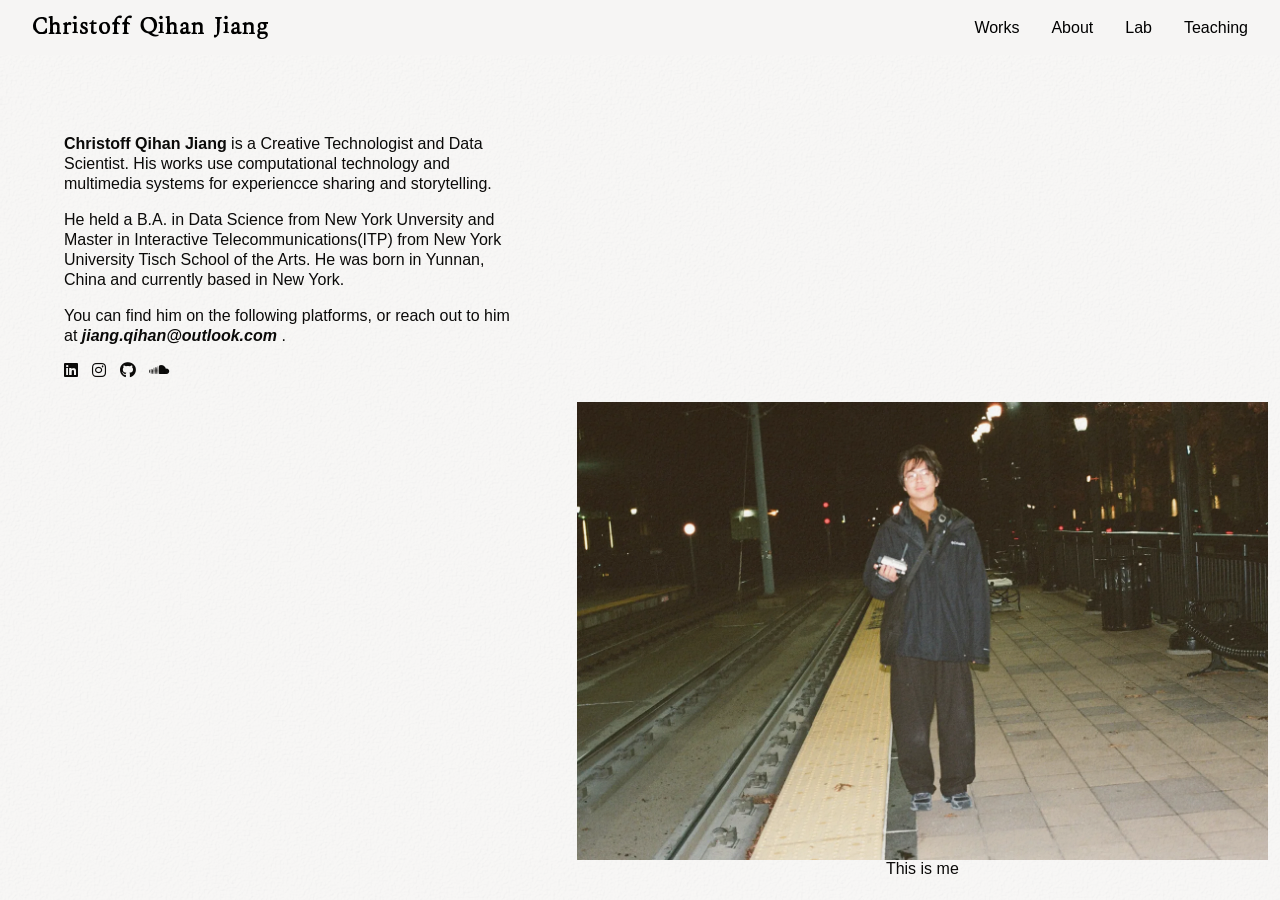
==== about.html @ 777bdf40 "initial portfolio deploy" ====
<!DOCTYPE html>
<html lang="en">
<head>
  <meta charset="UTF-8">
  <meta name="viewport" content="width=device-width, initial-scale=1.0">
  <title>Christoff Qihan Jiang</title>
  <link rel="stylesheet" href="css/base.css">
  <link rel="stylesheet" href="css/layout.css">
  <link rel="stylesheet" href="css/nav.css">
  <link rel="stylesheet" href="css/aboutme.css">
  <script src="js/generateBackground.js"></script>

  <!-- Font Awesome -->
  <link rel="stylesheet" href="https://cdnjs.cloudflare.com/ajax/libs/font-awesome/6.5.0/css/all.min.css">
</head>
<body>

  <div id="nav"></div>  <!-- nav gets injected here -->
  <script src="js/nav.js"></script>

  <div class="about-me-container">
    <div class="left">
    <p>
      <b>Christoff Qihan Jiang</b> is a Creative Technologist and Data Scientist. His works use computational technology and multimedia systems for experiencce sharing and storytelling.
    </p>

    <p>
      He held a B.A. in Data Science from New York Unversity and Master in Interactive Telecommunications(ITP) from New York University Tisch School of the Arts. He was born in Yunnan, China and currently based in New York. 
    </p>
    <p>
      You can find him on the following platforms, or reach out to him at <i><b> jiang.qihan@outlook.com </b></i>.
    </p>

      <div id="social-media-blocks" style="display: flex; gap: 3%;">
        <a href="https://www.linkedin.com/in/qihan-jiang/" target="_blank"><i class="fa-brands fa-linkedin"></i></a>
        <a href="https://www.instagram.com/jqh.moi/" target="_blank"><i class="fa-brands fa-instagram"></i></a>
        <a href="https://github.com/jqhisme" target="_blank"><i class="fa-brands fa-github"></i></a>
        <a href="https://soundcloud.com/qiqiqi-isme" target="_blank"><i class="fa-brands fa-soundcloud"></i></a>
      </div>
    </div>
    
    <figure class="right">
      <img id="profile-image" src="assets/me.webp" alt="About Me Image">
      <figcaption>This is me</figcaption>
    </figure>
  </div>


  <script src="js/imageZoom.js"></script>
</body>
</html>
---- css/base.css ----
figure {
    display: flex;
    flex-direction: column;
    align-items: center;
    margin: 0;
}

caption {
    display: block;
    text-align: center;
    font-size: 0.9rem;
    color: #555;
    margin-top: 0.5rem;
}

a {
  color: inherit;
  text-decoration: none;
}

button {
    font: inherit;
}

p {
    font-size: 1rem;
    line-height: 1.25;
}

/*font*/
@font-face {
    font-family: "TitleFont";
    src: url("../assets/fonts/ShineTypewriter.ttf") format("truetype");
    font-weight: 800;
    font-style: normal;
}

/* @font-face {
    font-family: "TitleFont";
    src: url("../assets/fonts/DMSerifDisplay-Italic.ttf") format("truetype");
    font-weight: 800;
    font-style: italic;
} */

body {
    margin: 0;
    padding-top: 70px; /* Adjust based on your nav height */
    font-family: "Inter", sans-serif;
}

body::before {
    content: '';
    position: fixed;
    inset: 0;
    z-index: 1;
    pointer-events: none;
    /* background-image injected by js/grainBg.js */
    opacity: 0.08;
}

h1, h2, h3, h4, h5, h6 {
    font-family: "Garamond", serif;
    font-weight: 600;
}
---- css/layout.css ----
.main-container {
    display: flex;
    gap: 2rem;
    margin: 0 auto;
    padding: 2rem 5% 5% 5%;
}

.content-container {
    flex: 1;
    display:block;
    gap: 2rem;
    padding: 0 5% 5% 5%;
}

/* Project Grid */
.project-grid {
  display: grid;
  grid-template-columns: repeat(3, 1fr);
  gap: 40px; 
  padding-top: 11%;
}

/* Image container with 4:3 aspect ratio */
.project-image-wrapper {
  aspect-ratio: 14 / 9;
  overflow: hidden;
  background: #f0f0f0;
  border-radius: 2px;
  position:relative;
  cursor: pointer;
}

/* Image fills container and crops from center */
.project-image-wrapper img {
  width: 100%;
  height: 100%;
  object-fit: cover;        /* crops to fill */
  object-position: center;  /* crops from center */
  transition: filter 0.5s smooth; /* smooth blur transition */
}

.project-image-wrapper:hover img {
  filter: blur(5px);

}


/* Overlay hidden by default */
/* adding a black background for the overlay */
.project-overlay {
  position: absolute;
  top: 0;
  left: 0;
  width: 100%;
  height: 100%;
  background: rgba(0, 0, 0, 0.5);  /* 50% dim */
  opacity: 0;
  transition: opacity 0.3s ease;
  display: flex;
  align-items: center;
  justify-content: flex-start;
  padding: 15px;
  box-sizing: border-box;
}


/* Show overlay on hover */
.project-image-wrapper:hover .project-overlay {
  opacity: 1;
}

.project-subtitle {
  color: white;
  text-align: center;
  font-size: 14px;
  line-height: 1.4;
  margin: 0;
  text-align: left;   
}

/* Fade in effects for cards*/
@keyframes enter {
  from { opacity: 0; }
  to   { opacity: 1; }
}

/* Card styling */
.project-card-link {
  text-decoration: none;
  color: inherit;
  display: block;
}

.project-card {
  transition: all 0.3s ease;
  display: block;
}

.project-card.card-enter {
  animation: enter 0.2s both;
}

.project-card h3 {
  margin-top: 12px;
  font-size: 20px;
  font-weight: 600;
}

.project-card a:hover {
  opacity: 1; 
}
#project-grid-container {
    flex: 1;
}
---- css/nav.css ----
.nav {
  display: flex;
  justify-content: space-between;
  align-items: center;
  padding: 1rem 2rem;
  position: fixed;
  background-color: #f6f5f4;
  top: 0;
  left: 0;
  right: 0;  
  z-index: 100;
}

.nav-name {
  font-family: "TitleFont", serif;
  font-size: 1.5rem;
  text-decoration: none;
  color: inherit;
  font-weight: 500;
}

.nav-links {
  list-style: none;
  margin: 0;
  padding: 0;
  display: flex;
  gap: 2rem;
}

.nav-links a {
  text-decoration: none;
  color: inherit;
}

.nav-links a:hover {
  opacity: 0.5;
}
---- css/aboutme.css ----
.about-me-container {
    display: flex;
    padding: 0 0 0 5%;
    gap: 40px;
    height: calc(100vh - 5rem);
    overflow: hidden;
}

.about-me-container .left {
    width: 40%;
    padding: 3rem 0 0 0;
    position: relative;
    overflow: hidden;
}

.about-me-container .right {
    width: 60%;
    padding: 1%;
    margin: 0;
    display: flex;
    flex-direction: column;
    justify-content: flex-end;
    align-items: flex-end;
}

#profile-image {
    display: block;
    width: auto;
    height: auto;
    max-width: 100%;
    max-height: calc(100vh - 5rem);
}

.about-me-container .right figcaption {
    align-self: center;
    text-align: center;
}

figure.right {
    position: relative;
}

#zoom-lens {
    position: absolute;
    display: none;
    pointer-events: none;
    background-image: radial-gradient(circle, rgba(70, 130, 220, 0.5) 0.5px, transparent 0.5px);
    background-size: 3px 3px;
    z-index: 10;
}

#zoom-overlay {
    position: absolute;
    display: none;
    background-repeat: no-repeat;
    z-index: 5;
}
.about-me-container a {
  text-decoration: none;
  color: inherit;
}

.about-me-container a:hover {
  opacity: 0.5;
}
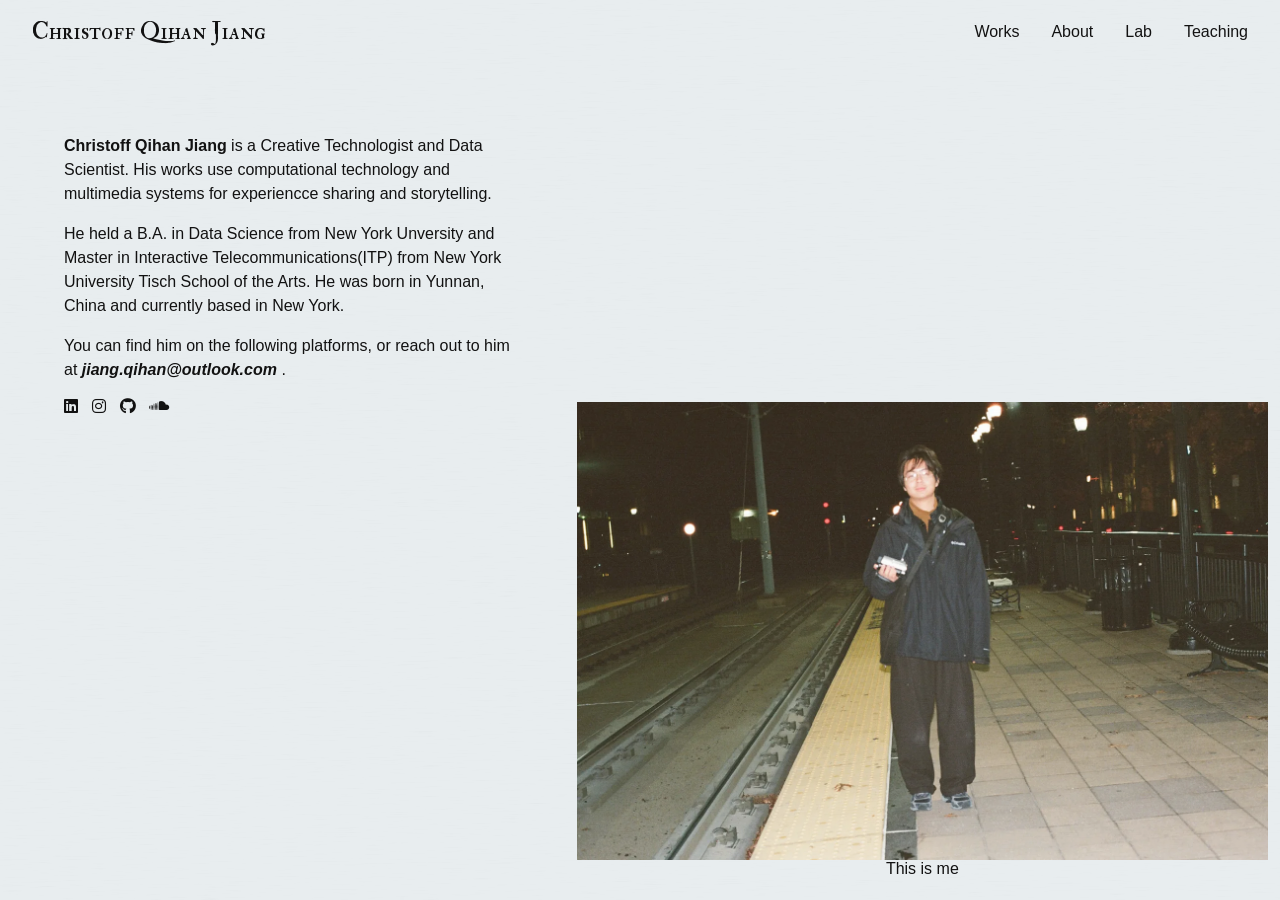
==== commit 0397ec70: "add responsive design" ====
--- a/about.html
+++ b/about.html
@@ -9,6 +9,7 @@
   <link rel="stylesheet" href="css/nav.css">
   <link rel="stylesheet" href="css/aboutme.css">
   <script src="js/generateBackground.js"></script>
+  <link rel="stylesheet" href="css/responsive.css">
 
   <!-- Font Awesome -->
   <link rel="stylesheet" href="https://cdnjs.cloudflare.com/ajax/libs/font-awesome/6.5.0/css/all.min.css">
--- a/css/base.css
+++ b/css/base.css
@@ -1,3 +1,7 @@
+html {
+    font-size: 16px;
+}
+
 figure {
     display: flex;
     flex-direction: column;
@@ -24,41 +28,51 @@
 
 p {
     font-size: 1rem;
-    line-height: 1.25;
+    line-height: 1.5;
 }
 
 /*font*/
 @font-face {
     font-family: "TitleFont";
-    src: url("../assets/fonts/ShineTypewriter.ttf") format("truetype");
-    font-weight: 800;
+    src: url("../assets/fonts/IMFellDoublePicaSC-Regular.ttf") format("truetype");
+    font-weight: 400;
+    font-style: normal;
+}
+
+@font-face {
+    font-family: "ContentFont";
+    src: url("../assets/fonts/HinaMincho-Regular.ttf") format("truetype");
+    font-weight: 400;
     font-style: normal;
 }
 
 /* @font-face {
-    font-family: "TitleFont";
-    src: url("../assets/fonts/DMSerifDisplay-Italic.ttf") format("truetype");
+    font-family: "ContentFont";
+    src: url("../assets/fonts/SpaceMono-Bold.ttf") format("truetype");
     font-weight: 800;
-    font-style: italic;
+    font-style: bold;
 } */
+
+
 
 body {
     margin: 0;
-    padding-top: 70px; /* Adjust based on your nav height */
-    font-family: "Inter", sans-serif;
+    padding-top: 70px; 
+    font-family: "Roboto Mono", sans-serif;
+    background-color: rgb(233, 238, 240);
 }
 
 body::before {
     content: '';
     position: fixed;
     inset: 0;
-    z-index: 1;
+    z-index: 9000;
     pointer-events: none;
-    /* background-image injected by js/grainBg.js */
     opacity: 0.08;
 }
 
 h1, h2, h3, h4, h5, h6 {
-    font-family: "Garamond", serif;
-    font-weight: 600;
+    font-family: "TitleFont", serif;
+    font-weight: 400;
+    font-style: normal;
 }
--- a/css/layout.css
+++ b/css/layout.css
@@ -15,9 +15,9 @@
 /* Project Grid */
 .project-grid {
   display: grid;
-  grid-template-columns: repeat(3, 1fr);
+  grid-template-columns: repeat(2, 1fr);
   gap: 40px; 
-  padding-top: 11%;
+  padding-top: 15%;
 }
 
 /* Image container with 4:3 aspect ratio */
--- a/css/nav.css
+++ b/css/nav.css
@@ -4,7 +4,7 @@
   align-items: center;
   padding: 1rem 2rem;
   position: fixed;
-  background-color: #f6f5f4;
+  background-color: inherit;
   top: 0;
   left: 0;
   right: 0;  
--- a/css/responsive.css
+++ b/css/responsive.css
@@ -0,0 +1,173 @@
+/*RESPONSIVE — Tablet & Mobile Breakpoints*/
+
+/* ── Tablet (≤ 1024px) ── */
+@media (max-width: 1024px) {
+  .project-grid {
+    gap: 24px;
+  }
+
+  .project-meta-container {
+    grid-template-columns: repeat(2, 1fr);
+  }
+}
+
+/* ── Mobile (≤ 768px) ── */
+@media (max-width: 768px) {
+
+  /* Nav */
+  .nav {
+    padding: 0.75rem 1.25rem;
+  }
+
+  .nav-name {
+    font-size: 1.1rem;
+  }
+
+  .nav-links {
+    gap: 1rem;
+    font-size: 0.9rem;
+  }
+
+  /* ── Main layout: stack vertically ── */
+  .main-container {
+    flex-direction: column;
+    padding: 5rem 1.25rem 3rem;
+    gap: 0;
+  }
+
+  .content-container {
+    padding: 0;
+  }
+
+  /* ── Left bar: horizontal filter strip ── */
+  .left-bar {
+    flex: none;
+    width: 100%;
+    flex-direction: row;
+    flex-wrap: wrap;
+    align-items: center;
+    gap: 0.5rem;
+    padding: 1rem 0;
+    border-right: none;
+    border-bottom: 1px solid #e0e0e0;
+    position: static;
+    top: auto;
+  }
+
+  .left-title,
+  .left-bar-title {
+    width: 100%;
+    font-size: 0.8rem;
+    margin: 0 0 0.25rem;
+  }
+
+  .left-btn {
+    padding: 0.3rem 0.75rem;
+    border: 1px solid #e0e0e0;
+    border-radius: 2px;
+    font-size: 0.85rem;
+  }
+
+  /* ── Project grid: single column ── */
+  .project-grid {
+    grid-template-columns: 1fr;
+    gap: 1.5rem;
+    padding-top: 1.5rem;
+  }
+
+  /* ── About page ── */
+  .about-me-container {
+    flex-direction: column;
+    height: auto;
+    overflow: visible;
+    padding: 5rem 1.25rem 3rem;
+    gap: 1.5rem;
+  }
+
+  .about-me-container .left {
+    width: 100%;
+    padding: 0;
+    overflow: visible;
+  }
+
+  .about-me-container .right {
+    width: 100%;
+    align-items: flex-start;
+    justify-content: flex-start;
+  }
+
+  #profile-image {
+    width: 100%;
+    max-height: 70vh;
+    object-fit: contain;
+    object-position: left;
+  }
+
+  /* ── Teaching page ── */
+  .teaching-container {
+    padding: 1.5rem 0;
+  }
+
+  .teaching-figure-container {
+    width: 100%;
+  }
+
+  .teaching-entry {
+    flex-direction: column;
+    gap: 0.25rem;
+    align-items: flex-start;
+  }
+
+  .entry-date {
+    order: -1;
+  }
+
+  /* ── Works pages ── */
+  .works-content {
+    padding: 0 0 2rem;
+  }
+
+  .work-page .content-container {
+    padding: 0;
+  }
+
+  .content-container p {
+    margin: 1.5rem 0;
+  }
+
+  .project-title-container {
+    grid-template-columns: 1fr;
+  }
+
+  .brief-title       { grid-column: 1; }
+  .brief-date        { grid-column: 1; grid-row: auto; text-align: left; }
+  .brief-labels      { grid-column: 1; }
+  .brief-description { grid-column: 1; }
+
+  .project-meta-container {
+    grid-template-columns: 1fr;
+    gap: 1rem;
+    margin-right: 0;
+  }
+
+  /* Standalone size modifiers */
+  .fig-wide,
+  .fig-half {
+    width: 100%;
+  }
+
+  /* All fig-grid variants collapse to single column */
+  .fig-grid {
+    grid-template-columns: 1fr !important;
+  }
+
+  /* ── Lab page ── */
+  .lab-content {
+    padding-top: 1rem;
+  }
+
+  /* ── Footer ── */
+  .footer {
+    padding: 1rem 1.25rem 3rem;
+  }
+}
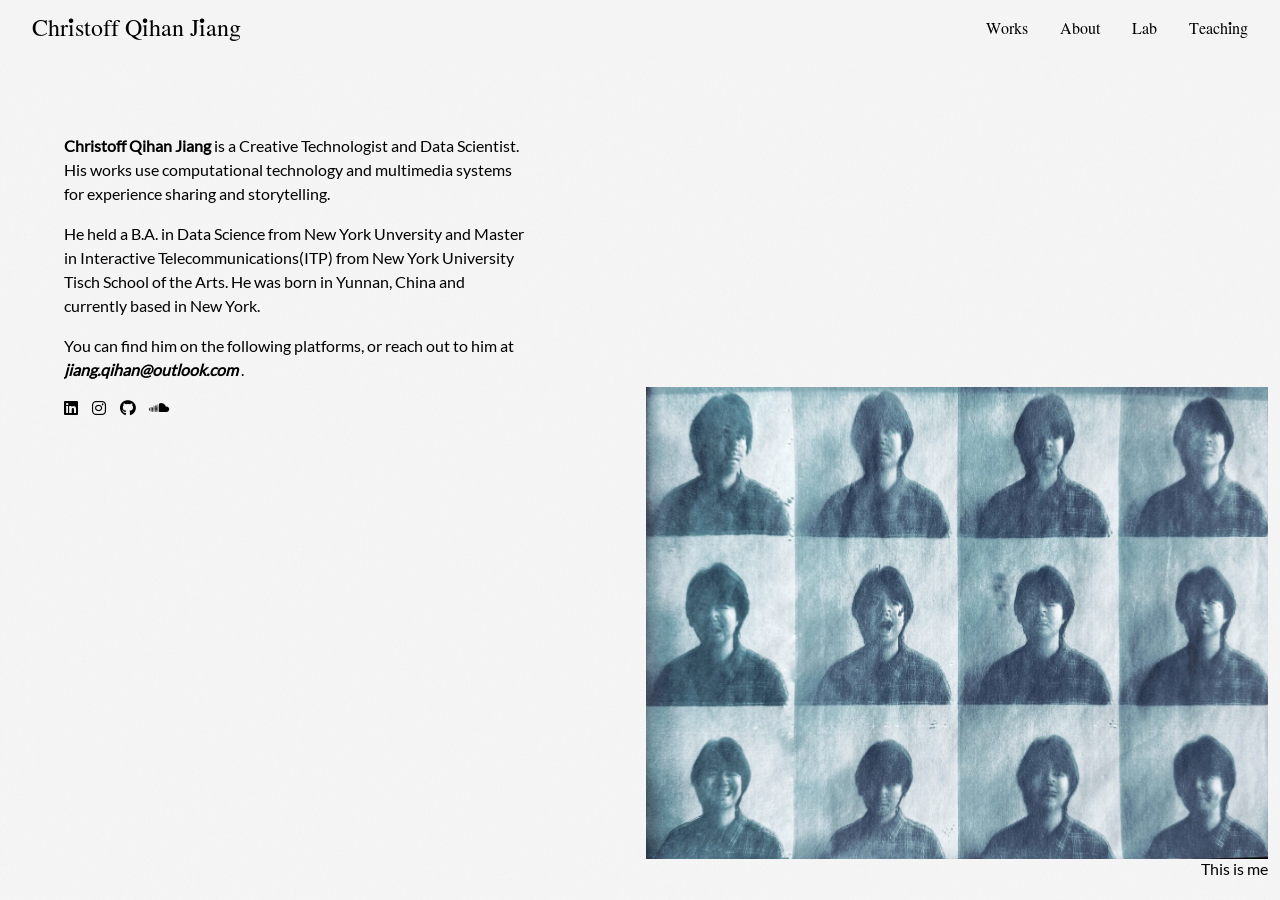
==== commit beb65665: "fix bug" ====
--- a/about.html
+++ b/about.html
@@ -22,7 +22,7 @@
   <div class="about-me-container">
     <div class="left">
     <p>
-      <b>Christoff Qihan Jiang</b> is a Creative Technologist and Data Scientist. His works use computational technology and multimedia systems for experiencce sharing and storytelling.
+      <b>Christoff Qihan Jiang</b> is a Creative Technologist and Data Scientist. His works use computational technology and multimedia systems for experience sharing and storytelling.
     </p>
 
     <p>
--- a/css/base.css
+++ b/css/base.css
@@ -34,15 +34,15 @@
 /*font*/
 @font-face {
     font-family: "TitleFont";
-    src: url("../assets/fonts/IMFellDoublePicaSC-Regular.ttf") format("truetype");
+    src: url("../assets/fonts/TimesDotRom.otf") format("truetype");
     font-weight: 400;
     font-style: normal;
 }
 
 @font-face {
     font-family: "ContentFont";
-    src: url("../assets/fonts/HinaMincho-Regular.ttf") format("truetype");
-    font-weight: 400;
+    src: url("../assets/fonts/Lato-Regular.ttf") format("truetype");
+    font-weight: 450;
     font-style: normal;
 }
 
@@ -58,17 +58,17 @@
 body {
     margin: 0;
     padding-top: 70px; 
-    font-family: "Roboto Mono", sans-serif;
-    background-color: rgb(233, 238, 240);
+    font-family: "ContentFont", sans-serif;
+    background-color: rgb(247, 247, 247);
 }
 
 body::before {
     content: '';
     position: fixed;
     inset: 0;
-    z-index: 9000;
+    z-index: -1;
     pointer-events: none;
-    opacity: 0.08;
+    opacity: 0.1;
 }
 
 h1, h2, h3, h4, h5, h6 {
@@ -76,3 +76,4 @@
     font-weight: 400;
     font-style: normal;
 }
+
--- a/css/layout.css
+++ b/css/layout.css
@@ -16,7 +16,7 @@
 .project-grid {
   display: grid;
   grid-template-columns: repeat(2, 1fr);
-  gap: 40px; 
+  gap: 60px 40px; 
   padding-top: 15%;
 }
 
@@ -57,7 +57,7 @@
   opacity: 0;
   transition: opacity 0.3s ease;
   display: flex;
-  align-items: center;
+  align-items: end;
   justify-content: flex-start;
   padding: 15px;
   box-sizing: border-box;
@@ -71,11 +71,10 @@
 
 .project-subtitle {
   color: white;
-  text-align: center;
-  font-size: 14px;
+  font-size: 1rem;
   line-height: 1.4;
   margin: 0;
-  text-align: left;   
+  text-align: left;
 }
 
 /* Fade in effects for cards*/
@@ -100,10 +99,26 @@
   animation: enter 0.2s both;
 }
 
+.project-card-footer {
+  display: flex;
+  align-items: top;
+  justify-content: space-between;
+  margin-top: 5px;
+}
+
+.project-year {
+  font-family: "ContentFont", sans-serif;
+  align-items: top;
+  font-size: 0.8rem;
+  color: #888;
+  flex-shrink: 0;
+}
+
 .project-card h3 {
-  margin-top: 12px;
-  font-size: 20px;
+  margin: 0;
+  font-size: 1.25rem;
   font-weight: 600;
+  text-align: right;
 }
 
 .project-card a:hover {
--- a/css/nav.css
+++ b/css/nav.css
@@ -4,7 +4,8 @@
   align-items: center;
   padding: 1rem 2rem;
   position: fixed;
-  background-color: inherit;
+  background-color: #f4f4f4;
+  /* border-bottom: 1px dotted #292929; */
   top: 0;
   left: 0;
   right: 0;  
@@ -21,6 +22,7 @@
 
 .nav-links {
   list-style: none;
+  font-family: "TitleFont", sans-serif;
   margin: 0;
   padding: 0;
   display: flex;
--- a/css/aboutme.css
+++ b/css/aboutme.css
@@ -27,13 +27,13 @@
     display: block;
     width: auto;
     height: auto;
-    max-width: 100%;
+    max-width: 90%;
     max-height: calc(100vh - 5rem);
 }
 
 .about-me-container .right figcaption {
-    align-self: center;
-    text-align: center;
+    align-self: right;
+    text-align: right;
 }
 
 figure.right {
@@ -44,7 +44,7 @@
     position: absolute;
     display: none;
     pointer-events: none;
-    background-image: radial-gradient(circle, rgba(70, 130, 220, 0.5) 0.5px, transparent 0.5px);
+    background-image: radial-gradient(circle, rgba(70, 130, 220, 0.5) 1px, transparent 0.5px);
     background-size: 3px 3px;
     z-index: 10;
 }
--- a/css/responsive.css
+++ b/css/responsive.css
@@ -31,7 +31,7 @@
   /* ── Main layout: stack vertically ── */
   .main-container {
     flex-direction: column;
-    padding: 5rem 1.25rem 3rem;
+    padding: 0rem 1.25rem 3rem;
     gap: 0;
   }
 
@@ -39,33 +39,49 @@
     padding: 0;
   }
 
-  /* ── Left bar: horizontal filter strip ── */
+  /* ── Left bar: title row + scrollable button row ── */
   .left-bar {
     flex: none;
     width: 100%;
-    flex-direction: row;
-    flex-wrap: wrap;
-    align-items: center;
+    max-height: none;
+    overflow: visible;
+    flex-direction: column;
     gap: 0.5rem;
     padding: 1rem 0;
-    border-right: none;
+    border: none;
+    border-top: 1px solid #e0e0e0;
     border-bottom: 1px solid #e0e0e0;
+    /* margin-top: 5vh; */
+    margin-bottom: 10vh;
     position: static;
     top: auto;
   }
 
   .left-title,
   .left-bar-title {
-    width: 100%;
     font-size: 0.8rem;
-    margin: 0 0 0.25rem;
+    margin: 0;
+  }
+
+  .left-btn-row {
+    display: flex;
+    flex-direction: row;
+    flex-wrap: nowrap;
+    overflow-x: auto;
+    overflow-y: hidden;
+    -webkit-overflow-scrolling: touch;
+    gap: 0.5rem;
   }
 
   .left-btn {
-    padding: 0.3rem 0.75rem;
+    padding: 0.3rem 0;
     border: 1px solid #e0e0e0;
     border-radius: 2px;
     font-size: 0.85rem;
+    padding: 0.3rem 0.5rem;
+    color: inherit;
+    /* text-decoration: underline; */
+    white-space: nowrap;
   }
 
   /* ── Project grid: single column ── */
@@ -140,9 +156,9 @@
   }
 
   .brief-title       { grid-column: 1; }
-  .brief-date        { grid-column: 1; grid-row: auto; text-align: left; }
-  .brief-labels      { grid-column: 1; }
-  .brief-description { grid-column: 1; }
+  .brief-date        { grid-column: 1; grid-row: 3; text-align: left; }
+  .brief-labels      { grid-column: 1; grid-row: 2; }
+  .brief-description { grid-column: 1; grid-row: 4; }
 
   .project-meta-container {
     grid-template-columns: 1fr;
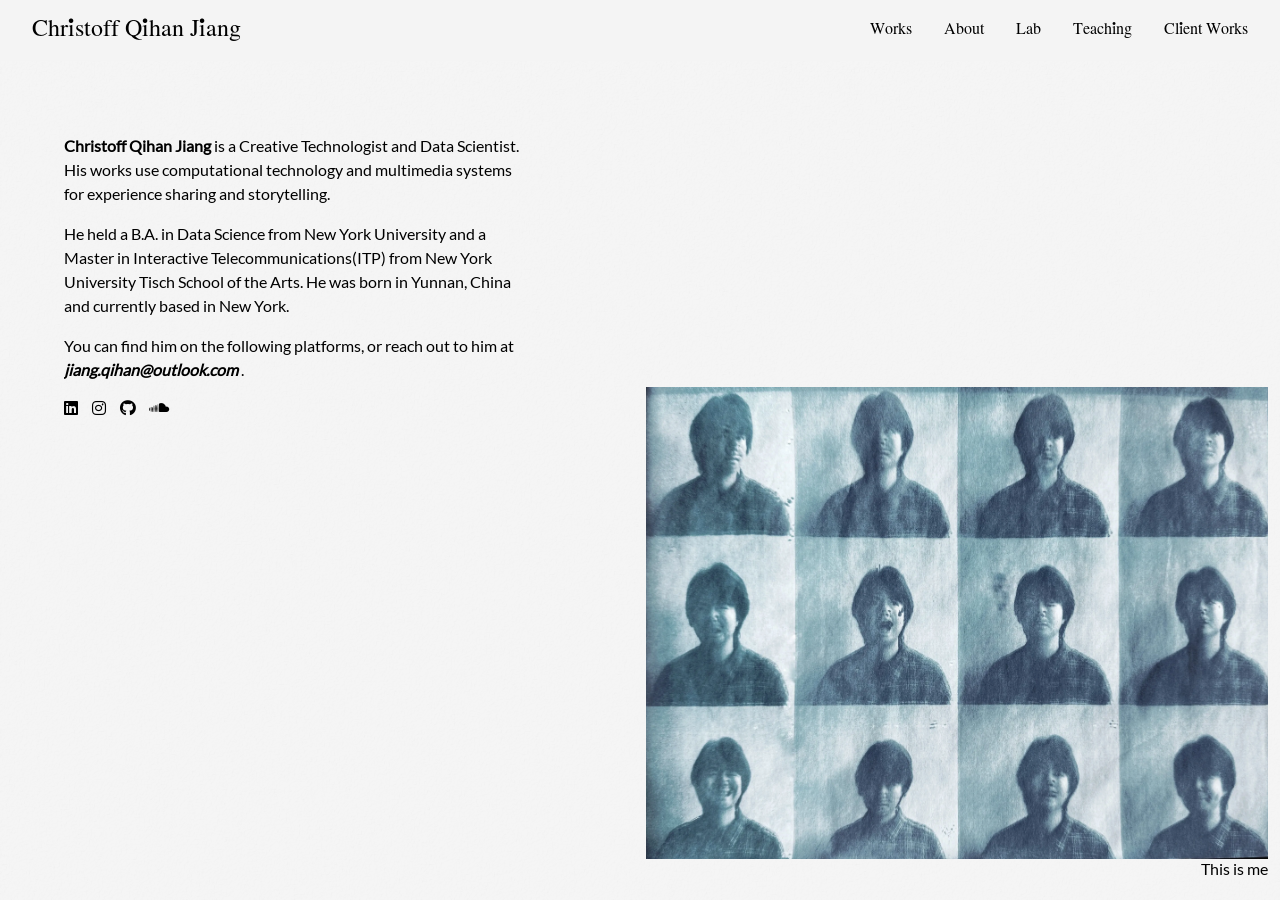
==== commit d0cde06c: "fix typo for about page" ====
--- a/about.html
+++ b/about.html
@@ -11,8 +11,14 @@
   <script src="js/generateBackground.js"></script>
   <link rel="stylesheet" href="css/responsive.css">
 
-  <!-- Font Awesome -->
+  <!-- For Icons -->
   <link rel="stylesheet" href="https://cdnjs.cloudflare.com/ajax/libs/font-awesome/6.5.0/css/all.min.css">
+
+  <!-- For Vercel Web Analytics -->
+  <script>
+    window.va = window.va || function () { (window.vaq = window.vaq || []).push(arguments); };
+  </script>
+  <script defer src="/_vercel/insights/script.js"></script>
 </head>
 <body>
 
@@ -26,7 +32,7 @@
     </p>
 
     <p>
-      He held a B.A. in Data Science from New York Unversity and Master in Interactive Telecommunications(ITP) from New York University Tisch School of the Arts. He was born in Yunnan, China and currently based in New York. 
+      He held a B.A. in Data Science from New York University and a Master in Interactive Telecommunications(ITP) from New York University Tisch School of the Arts. He was born in Yunnan, China and currently based in New York. 
     </p>
     <p>
       You can find him on the following platforms, or reach out to him at <i><b> jiang.qihan@outlook.com </b></i>.
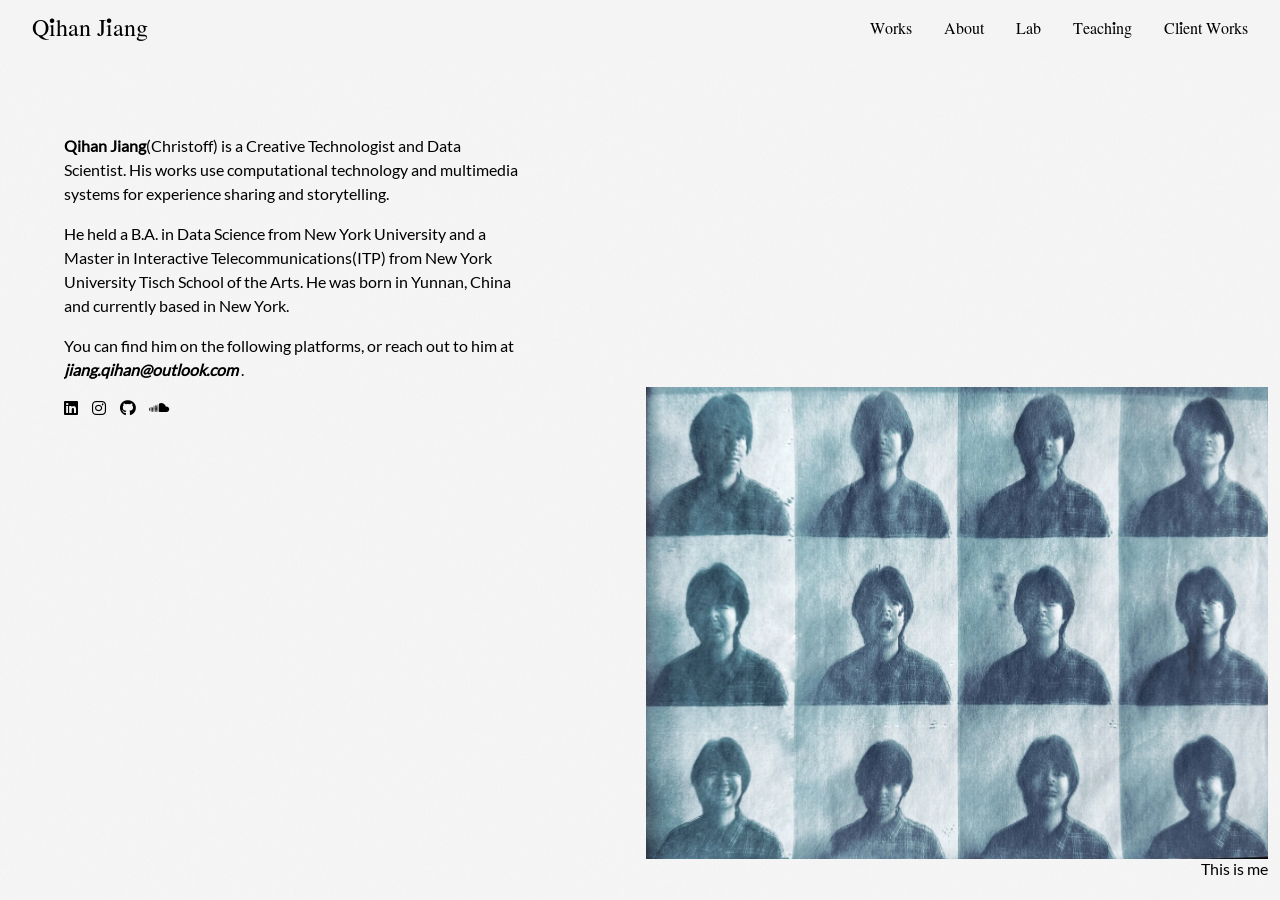
==== commit 8fbb01d6: "change name to Qihan for search optimization" ====
--- a/about.html
+++ b/about.html
@@ -28,7 +28,7 @@
   <div class="about-me-container">
     <div class="left">
     <p>
-      <b>Christoff Qihan Jiang</b> is a Creative Technologist and Data Scientist. His works use computational technology and multimedia systems for experience sharing and storytelling.
+      <b>Qihan Jiang</b>(Christoff) is a Creative Technologist and Data Scientist. His works use computational technology and multimedia systems for experience sharing and storytelling.
     </p>
 
     <p>
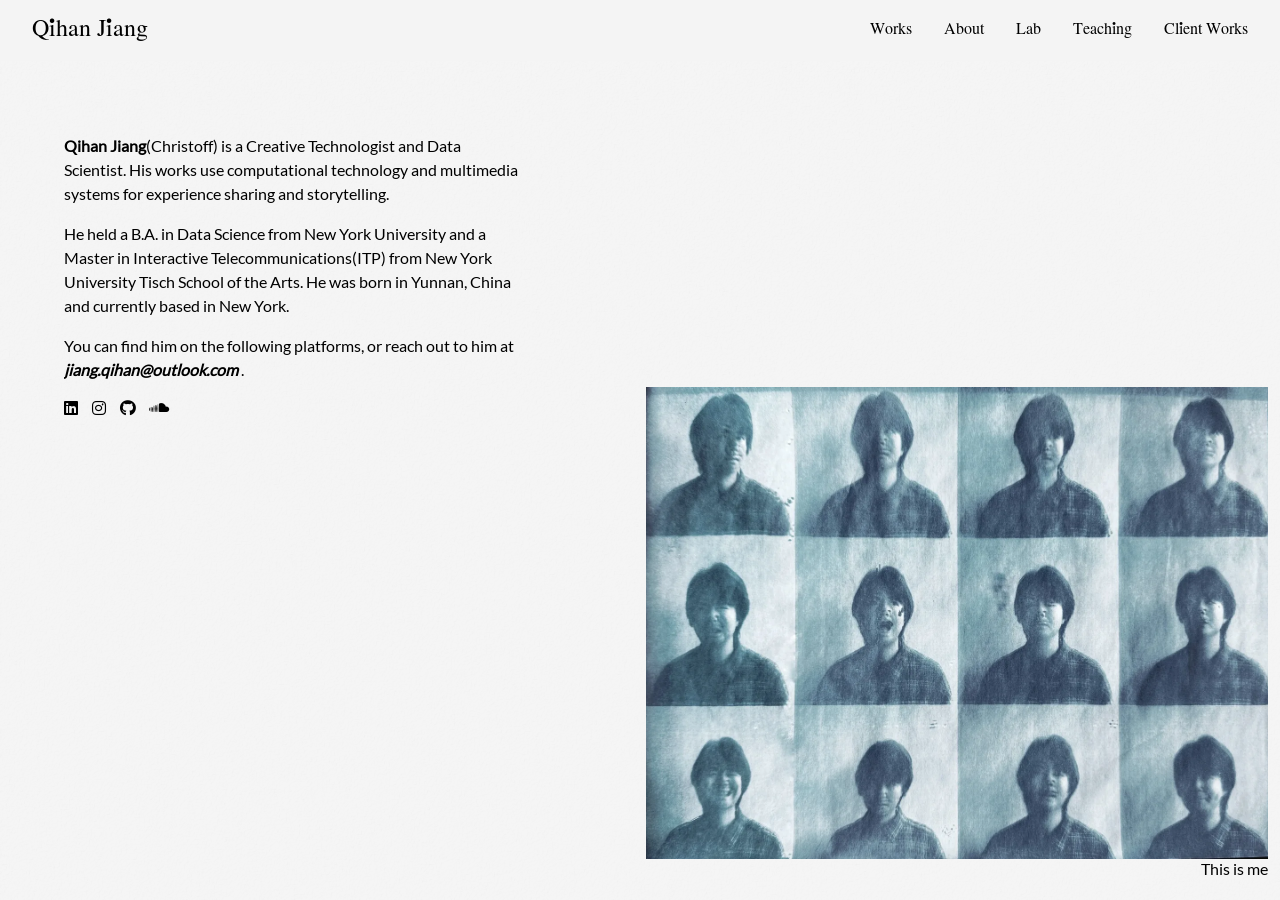
==== commit 00026e78: "add open graph tags for crawler to render preview" ====
--- a/about.html
+++ b/about.html
@@ -3,6 +3,14 @@
 <head>
   <meta charset="UTF-8">
   <meta name="viewport" content="width=device-width, initial-scale=1.0">
+
+  <meta property="og:title" content="Qihan Jiang" />
+  <meta property="og:description" content="Qihan Jiang's personal portfolio" />
+  <meta property="og:image" content="assets/preview.webp" />
+  <meta property="og:url" content="https://qihan.space" />
+  <meta property="og:type" content="website" />
+
+
   <title>Christoff Qihan Jiang</title>
   <link rel="stylesheet" href="css/base.css">
   <link rel="stylesheet" href="css/layout.css">
